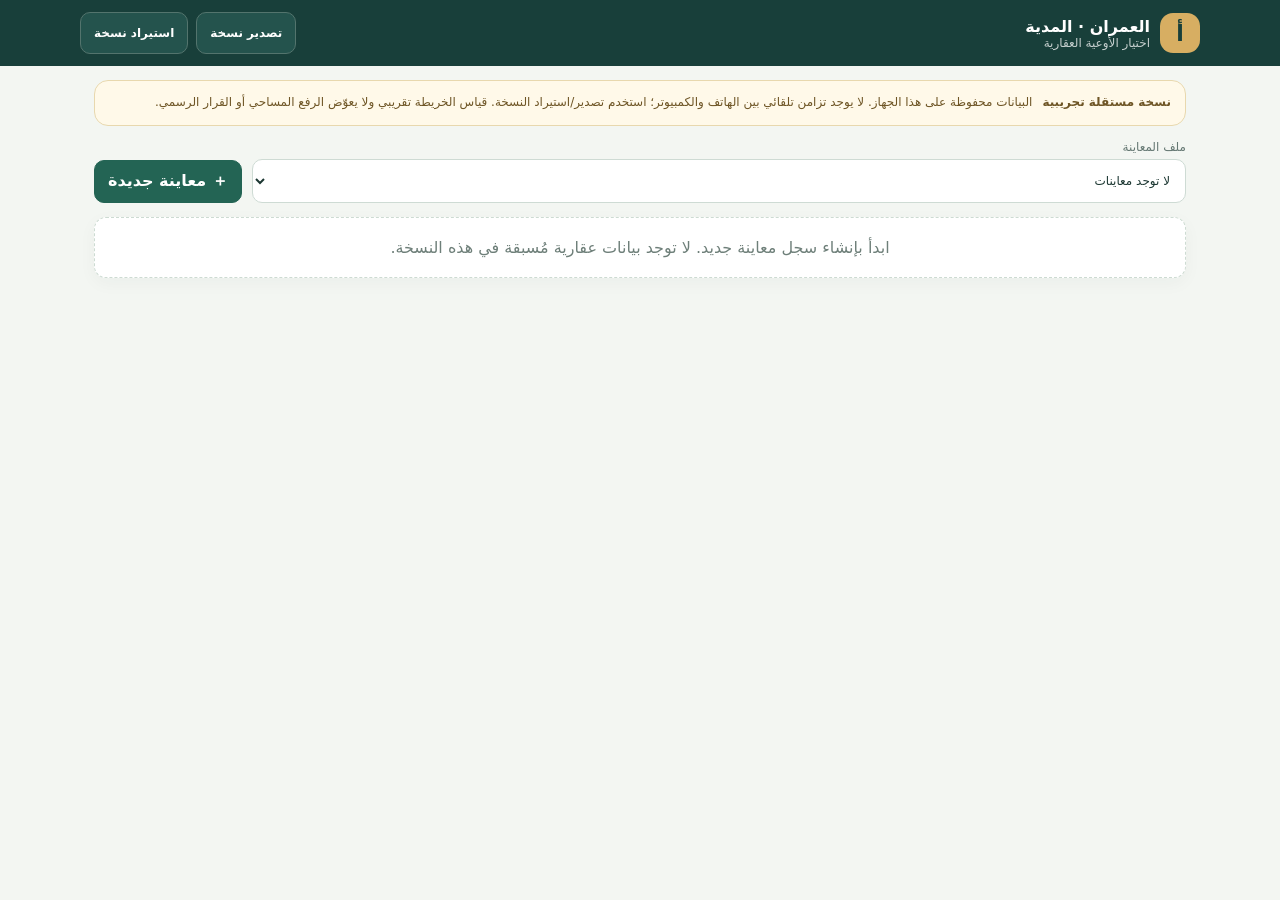
==== www/index.html @ 748d12cb "Build parcel selection app for Android and desktop web" ====
<!doctype html>
<html lang="ar" dir="rtl">
<head>
  <meta charset="utf-8"><meta name="viewport" content="width=device-width,initial-scale=1,viewport-fit=cover">
  <meta name="theme-color" content="#183f3a"><meta name="description" content="سجل ميداني تجريبي لاختيار الأوعية العقارية">
  <link rel="manifest" href="manifest.webmanifest"><link rel="stylesheet" href="style.css">
  <link rel="stylesheet" href="vendor/leaflet/leaflet.css">
  <title>اختيار الأوعية العقارية</title>
</head>
<body>
  <header class="top"><div class="brand"><span class="mark">أ</span><div><b>العمران · المدية</b><small>اختيار الأوعية العقارية</small></div></div><div class="top-actions"><button id="exportBtn" class="quiet">تصدير نسخة</button><button id="importBtn" class="quiet">استيراد نسخة</button><input id="importFile" type="file" accept="application/json,.json" hidden></div></header>
  <main>
    <section class="notice"><b>نسخة مستقلة تجريبية</b><span>البيانات محفوظة على هذا الجهاز. لا يوجد تزامن تلقائي بين الهاتف والكمبيوتر؛ استخدم تصدير/استيراد النسخة. قياس الخريطة تقريبي ولا يعوّض الرفع المساحي أو القرار الرسمي.</span></section>
    <section class="toolbar"><label>ملف المعاينة<select id="caseSelect"></select></label><button id="newCase" class="primary">＋ معاينة جديدة</button></section>
    <section id="caseView"></section>
  </main>
  <dialog id="dialog"></dialog><div id="toast" role="status" aria-live="polite"></div>
  <script src="vendor/leaflet/leaflet.js"></script><script src="app.js"></script>
</body></html>
---- www/style.css ----
*{box-sizing:border-box}html{font-family:system-ui,-apple-system,"Segoe UI",Arial,sans-serif;color:#17302c;background:#f3f6f2}body{margin:0}button,input,select,textarea{font:inherit}button{cursor:pointer}.top{position:sticky;top:0;z-index:5;background:#183f3a;color:#fff;padding:12px max(16px,calc((100vw - 1120px)/2));display:flex;align-items:center;justify-content:space-between;gap:10px}.brand{display:flex;align-items:center;gap:10px}.brand b,.brand small{display:block}.brand small{font-size:12px;opacity:.75}.mark{display:grid;place-items:center;width:40px;height:40px;border-radius:13px;background:#d7ae62;color:#183f3a;font-size:22px;font-weight:800}.top-actions{display:flex;gap:8px}.quiet,.primary,.secondary,.danger{border:1px solid #cedbd4;border-radius:10px;padding:10px 13px;background:white;color:#183f3a;font-weight:700;min-height:42px}.top .quiet{border-color:#53746d;background:#24534d;color:#fff;font-size:12px}.primary{background:#236454;border-color:#236454;color:white}.danger{background:#fff3ef;color:#9b3828;border-color:#ecc5b9}main{max-width:1120px;padding:14px;margin:auto}.notice{display:flex;gap:10px;align-items:flex-start;padding:12px 14px;border:1px solid #e8d8ae;border-radius:14px;background:#fff9e9;color:#6e5525;font-size:12px;line-height:1.65}.notice b{white-space:nowrap}.toolbar{display:flex;gap:10px;align-items:end;margin:14px 0}.toolbar label{flex:1;display:grid;gap:5px;color:#657873;font-size:12px}.toolbar select,.field input,.field select,.field textarea{width:100%;border:1px solid #cedbd4;border-radius:10px;background:#fff;color:#1c3732;min-height:44px;padding:9px 11px}.card{background:#fff;border:1px solid #dce5df;border-radius:16px;padding:16px;margin-bottom:13px;box-shadow:0 5px 18px #17302c0a}.case-head{display:flex;justify-content:space-between;gap:12px;align-items:start}.eyebrow{font-size:11px;color:#73847f;margin:0 0 5px}.case-head h1{font-size:22px;margin:0}.muted{color:#647671;font-size:13px;line-height:1.7}.stats{display:flex;gap:8px;margin-top:14px}.stat{background:#eef4ef;border-radius:12px;padding:9px 13px;min-width:90px}.stat b,.stat span{display:block}.stat b{font-size:19px}.stat span{font-size:11px;color:#688078}.section-title{display:flex;justify-content:space-between;align-items:end;gap:10px;margin-bottom:10px}.section-title h2{font-size:17px;margin:0}.grid{display:grid;grid-template-columns:repeat(auto-fit,minmax(min(100%,300px),1fr));gap:12px}.parcel{border:1px solid #dce5df;border-radius:15px;padding:14px;background:#fff}.parcel.selected{border-color:#6ca486;box-shadow:inset 0 3px #41805d}.parcel h3{margin:8px 0}.badge{display:inline-block;padding:5px 8px;border-radius:20px;background:#eef4ef;color:#456a59;font-size:11px}.badge.pending{background:#fff3da;color:#7b5b21}.details{display:grid;gap:8px;margin:10px 0}.details div{border-top:1px solid #edf1ee;padding-top:7px}.details small{display:block;color:#73847f}.details p{margin:3px 0;font-size:13px;line-height:1.5}.parcel-photo{width:100%;height:190px;object-fit:contain;border-radius:10px;background:#eef2ef}.actions{display:flex;flex-wrap:wrap;gap:7px;margin-top:10px}.actions button{font-size:12px}.subsection{margin-top:14px}.item{border:1px solid #e3e9e5;border-radius:12px;padding:12px;margin:8px 0}.item small{color:#71827c}.source-img{max-width:100%;max-height:260px;display:block;margin-top:8px;border-radius:9px}.mapbox{display:flex;gap:8px;flex-wrap:wrap;margin:8px 0}.mapbox .secondary{font-size:12px}.measure{border-radius:10px;background:#eef4ef;padding:10px;font-weight:700;color:#286149}.field{display:grid;gap:5px;margin:9px 0;font-size:13px;font-weight:650}.field textarea{min-height:75px;resize:vertical}.field small{font-weight:400;color:#71827c}.formrow{display:grid;grid-template-columns:1fr 1fr;gap:10px}.dialog{border:0;border-radius:18px;padding:0;width:min(680px,calc(100vw - 22px));max-height:92dvh;box-shadow:0 20px 80px #0005}.dialog::backdrop{background:#101b19aa}.dialog-inner{padding:18px;overflow:auto;max-height:92dvh}.dialog-head{display:flex;justify-content:space-between;align-items:start;gap:10px}.dialog-head h2{font-size:19px;margin:0}.close{border:1px solid #d5ded9;border-radius:9px;background:white;width:42px;height:42px;font-size:20px}.dialog-actions{display:flex;justify-content:end;gap:8px;margin-top:14px;padding-top:12px;border-top:1px solid #e6ece8}.map{height:min(55vh,520px);min-height:280px;border-radius:12px;border:1px solid #cbd9d1}.help{font-size:12px;line-height:1.6;color:#63756f}.warn{padding:10px;background:#fff8e8;border-radius:10px;color:#745927;font-size:12px;line-height:1.6}#toast{position:fixed;bottom:16px;left:16px;z-index:10;background:#183f3a;color:white;border-radius:10px;padding:11px 15px;opacity:0;pointer-events:none;transition:opacity .2s}#toast.show{opacity:1}.empty{padding:20px;color:#6e7f79;border:1px dashed #cddbd2;border-radius:12px;text-align:center}.opinion{border-inline-start:4px solid #6c9b7e}.decision{border-inline-start:4px solid #cfaa60}.footer{font-size:11px;color:#70817b;text-align:center;padding:15px}.hidden{display:none!important}@media(max-width:560px){main{padding:10px}.top{padding:10px}.top-actions{gap:5px}.top .quiet{padding:8px;font-size:10px}.toolbar{align-items:stretch}.toolbar .primary{max-width:135px;font-size:11px;padding:8px}.case-head{display:block}.case-head .badge{margin-top:8px}.stats{justify-content:space-between}.stat{flex:1;min-width:0;padding:8px;text-align:center}.formrow{grid-template-columns:1fr}.dialog-inner{padding:14px}.map{height:48vh;min-height:250px}.notice{display:block}.notice b{display:block;margin-bottom:3px}}
---- www/vendor/leaflet/leaflet.css ----
/* required styles */

.leaflet-pane,
.leaflet-tile,
.leaflet-marker-icon,
.leaflet-marker-shadow,
.leaflet-tile-container,
.leaflet-pane > svg,
.leaflet-pane > canvas,
.leaflet-zoom-box,
.leaflet-image-layer,
.leaflet-layer {
	position: absolute;
	left: 0;
	top: 0;
	}
.leaflet-container {
	overflow: hidden;
	}
.leaflet-tile,
.leaflet-marker-icon,
.leaflet-marker-shadow {
	-webkit-user-select: none;
	   -moz-user-select: none;
	        user-select: none;
	  -webkit-user-drag: none;
	}
/* Prevents IE11 from highlighting tiles in blue */
.leaflet-tile::selection {
	background: transparent;
}
/* Safari renders non-retina tile on retina better with this, but Chrome is worse */
.leaflet-safari .leaflet-tile {
	image-rendering: -webkit-optimize-contrast;
	}
/* hack that prevents hw layers "stretching" when loading new tiles */
.leaflet-safari .leaflet-tile-container {
	width: 1600px;
	height: 1600px;
	-webkit-transform-origin: 0 0;
	}
.leaflet-marker-icon,
.leaflet-marker-shadow {
	display: block;
	}
/* .leaflet-container svg: reset svg max-width decleration shipped in Joomla! (joomla.org) 3.x */
/* .leaflet-container img: map is broken in FF if you have max-width: 100% on tiles */
.leaflet-container .leaflet-overlay-pane svg {
	max-width: none !important;
	max-height: none !important;
	}
.leaflet-container .leaflet-marker-pane img,
.leaflet-container .leaflet-shadow-pane img,
.leaflet-container .leaflet-tile-pane img,
.leaflet-container img.leaflet-image-layer,
.leaflet-container .leaflet-tile {
	max-width: none !important;
	max-height: none !important;
	width: auto;
	padding: 0;
	}

.leaflet-container img.leaflet-tile {
	/* See: https://bugs.chromium.org/p/chromium/issues/detail?id=600120 */
	mix-blend-mode: plus-lighter;
}

.leaflet-container.leaflet-touch-zoom {
	-ms-touch-action: pan-x pan-y;
	touch-action: pan-x pan-y;
	}
.leaflet-container.leaflet-touch-drag {
	-ms-touch-action: pinch-zoom;
	/* Fallback for FF which doesn't support pinch-zoom */
	touch-action: none;
	touch-action: pinch-zoom;
}
.leaflet-container.leaflet-touch-drag.leaflet-touch-zoom {
	-ms-touch-action: none;
	touch-action: none;
}
.leaflet-container {
	-webkit-tap-highlight-color: transparent;
}
.leaflet-container a {
	-webkit-tap-highlight-color: rgba(51, 181, 229, 0.4);
}
.leaflet-tile {
	filter: inherit;
	visibility: hidden;
	}
.leaflet-tile-loaded {
	visibility: inherit;
	}
.leaflet-zoom-box {
	width: 0;
	height: 0;
	-moz-box-sizing: border-box;
	     box-sizing: border-box;
	z-index: 800;
	}
/* workaround for https://bugzilla.mozilla.org/show_bug.cgi?id=888319 */
.leaflet-overlay-pane svg {
	-moz-user-select: none;
	}

.leaflet-pane         { z-index: 400; }

.leaflet-tile-pane    { z-index: 200; }
.leaflet-overlay-pane { z-index: 400; }
.leaflet-shadow-pane  { z-index: 500; }
.leaflet-marker-pane  { z-index: 600; }
.leaflet-tooltip-pane   { z-index: 650; }
.leaflet-popup-pane   { z-index: 700; }

.leaflet-map-pane canvas { z-index: 100; }
.leaflet-map-pane svg    { z-index: 200; }

.leaflet-vml-shape {
	width: 1px;
	height: 1px;
	}
.lvml {
	behavior: url(#default#VML);
	display: inline-block;
	position: absolute;
	}


/* control positioning */

.leaflet-control {
	position: relative;
	z-index: 800;
	pointer-events: visiblePainted; /* IE 9-10 doesn't have auto */
	pointer-events: auto;
	}
.leaflet-top,
.leaflet-bottom {
	position: absolute;
	z-index: 1000;
	pointer-events: none;
	}
.leaflet-top {
	top: 0;
	}
.leaflet-right {
	right: 0;
	}
.leaflet-bottom {
	bottom: 0;
	}
.leaflet-left {
	left: 0;
	}
.leaflet-control {
	float: left;
	clear: both;
	}
.leaflet-right .leaflet-control {
	float: right;
	}
.leaflet-top .leaflet-control {
	margin-top: 10px;
	}
.leaflet-bottom .leaflet-control {
	margin-bottom: 10px;
	}
.leaflet-left .leaflet-control {
	margin-left: 10px;
	}
.leaflet-right .leaflet-control {
	margin-right: 10px;
	}


/* zoom and fade animations */

.leaflet-fade-anim .leaflet-popup {
	opacity: 0;
	-webkit-transition: opacity 0.2s linear;
	   -moz-transition: opacity 0.2s linear;
	        transition: opacity 0.2s linear;
	}
.leaflet-fade-anim .leaflet-map-pane .leaflet-popup {
	opacity: 1;
	}
.leaflet-zoom-animated {
	-webkit-transform-origin: 0 0;
	    -ms-transform-origin: 0 0;
	        transform-origin: 0 0;
	}
svg.leaflet-zoom-animated {
	will-change: transform;
}

.leaflet-zoom-anim .leaflet-zoom-animated {
	-webkit-transition: -webkit-transform 0.25s cubic-bezier(0,0,0.25,1);
	   -moz-transition:    -moz-transform 0.25s cubic-bezier(0,0,0.25,1);
	        transition:         transform 0.25s cubic-bezier(0,0,0.25,1);
	}
.leaflet-zoom-anim .leaflet-tile,
.leaflet-pan-anim .leaflet-tile {
	-webkit-transition: none;
	   -moz-transition: none;
	        transition: none;
	}

.leaflet-zoom-anim .leaflet-zoom-hide {
	visibility: hidden;
	}


/* cursors */

.leaflet-interactive {
	cursor: pointer;
	}
.leaflet-grab {
	cursor: -webkit-grab;
	cursor:    -moz-grab;
	cursor:         grab;
	}
.leaflet-crosshair,
.leaflet-crosshair .leaflet-interactive {
	cursor: crosshair;
	}
.leaflet-popup-pane,
.leaflet-control {
	cursor: auto;
	}
.leaflet-dragging .leaflet-grab,
.leaflet-dragging .leaflet-grab .leaflet-interactive,
.leaflet-dragging .leaflet-marker-draggable {
	cursor: move;
	cursor: -webkit-grabbing;
	cursor:    -moz-grabbing;
	cursor:         grabbing;
	}

/* marker & overlays interactivity */
.leaflet-marker-icon,
.leaflet-marker-shadow,
.leaflet-image-layer,
.leaflet-pane > svg path,
.leaflet-tile-container {
	pointer-events: none;
	}

.leaflet-marker-icon.leaflet-interactive,
.leaflet-image-layer.leaflet-interactive,
.leaflet-pane > svg path.leaflet-interactive,
svg.leaflet-image-layer.leaflet-interactive path {
	pointer-events: visiblePainted; /* IE 9-10 doesn't have auto */
	pointer-events: auto;
	}

/* visual tweaks */

.leaflet-container {
	background: #ddd;
	outline-offset: 1px;
	}
.leaflet-container a {
	color: #0078A8;
	}
.leaflet-zoom-box {
	border: 2px dotted #38f;
	background: rgba(255,255,255,0.5);
	}


/* general typography */
.leaflet-container {
	font-family: "Helvetica Neue", Arial, Helvetica, sans-serif;
	font-size: 12px;
	font-size: 0.75rem;
	line-height: 1.5;
	}


/* general toolbar styles */

.leaflet-bar {
	box-shadow: 0 1px 5px rgba(0,0,0,0.65);
	border-radius: 4px;
	}
.leaflet-bar a {
	background-color: #fff;
	border-bottom: 1px solid #ccc;
	width: 26px;
	height: 26px;
	line-height: 26px;
	display: block;
	text-align: center;
	text-decoration: none;
	color: black;
	}
.leaflet-bar a,
.leaflet-control-layers-toggle {
	background-position: 50% 50%;
	background-repeat: no-repeat;
	display: block;
	}
.leaflet-bar a:hover,
.leaflet-bar a:focus {
	background-color: #f4f4f4;
	}
.leaflet-bar a:first-child {
	border-top-left-radius: 4px;
	border-top-right-radius: 4px;
	}
.leaflet-bar a:last-child {
	border-bottom-left-radius: 4px;
	border-bottom-right-radius: 4px;
	border-bottom: none;
	}
.leaflet-bar a.leaflet-disabled {
	cursor: default;
	background-color: #f4f4f4;
	color: #bbb;
	}

.leaflet-touch .leaflet-bar a {
	width: 30px;
	height: 30px;
	line-height: 30px;
	}
.leaflet-touch .leaflet-bar a:first-child {
	border-top-left-radius: 2px;
	border-top-right-radius: 2px;
	}
.leaflet-touch .leaflet-bar a:last-child {
	border-bottom-left-radius: 2px;
	border-bottom-right-radius: 2px;
	}

/* zoom control */

.leaflet-control-zoom-in,
.leaflet-control-zoom-out {
	font: bold 18px 'Lucida Console', Monaco, monospace;
	text-indent: 1px;
	}

.leaflet-touch .leaflet-control-zoom-in, .leaflet-touch .leaflet-control-zoom-out  {
	font-size: 22px;
	}


/* layers control */

.leaflet-control-layers {
	box-shadow: 0 1px 5px rgba(0,0,0,0.4);
	background: #fff;
	border-radius: 5px;
	}
.leaflet-control-layers-toggle {
	background-image: url(images/layers.png);
	width: 36px;
	height: 36px;
	}
.leaflet-retina .leaflet-control-layers-toggle {
	background-image: url(images/layers-2x.png);
	background-size: 26px 26px;
	}
.leaflet-touch .leaflet-control-layers-toggle {
	width: 44px;
	height: 44px;
	}
.leaflet-control-layers .leaflet-control-layers-list,
.leaflet-control-layers-expanded .leaflet-control-layers-toggle {
	display: none;
	}
.leaflet-control-layers-expanded .leaflet-control-layers-list {
	display: block;
	position: relative;
	}
.leaflet-control-layers-expanded {
	padding: 6px 10px 6px 6px;
	color: #333;
	background: #fff;
	}
.leaflet-control-layers-scrollbar {
	overflow-y: scroll;
	overflow-x: hidden;
	padding-right: 5px;
	}
.leaflet-control-layers-selector {
	margin-top: 2px;
	position: relative;
	top: 1px;
	}
.leaflet-control-layers label {
	display: block;
	font-size: 13px;
	font-size: 1.08333em;
	}
.leaflet-control-layers-separator {
	height: 0;
	border-top: 1px solid #ddd;
	margin: 5px -10px 5px -6px;
	}

/* Default icon URLs */
.leaflet-default-icon-path { /* used only in path-guessing heuristic, see L.Icon.Default */
	background-image: url(images/marker-icon.png);
	}


/* attribution and scale controls */

.leaflet-container .leaflet-control-attribution {
	background: #fff;
	background: rgba(255, 255, 255, 0.8);
	margin: 0;
	}
.leaflet-control-attribution,
.leaflet-control-scale-line {
	padding: 0 5px;
	color: #333;
	line-height: 1.4;
	}
.leaflet-control-attribution a {
	text-decoration: none;
	}
.leaflet-control-attribution a:hover,
.leaflet-control-attribution a:focus {
	text-decoration: underline;
	}
.leaflet-attribution-flag {
	display: inline !important;
	vertical-align: baseline !important;
	width: 1em;
	height: 0.6669em;
	}
.leaflet-left .leaflet-control-scale {
	margin-left: 5px;
	}
.leaflet-bottom .leaflet-control-scale {
	margin-bottom: 5px;
	}
.leaflet-control-scale-line {
	border: 2px solid #777;
	border-top: none;
	line-height: 1.1;
	padding: 2px 5px 1px;
	white-space: nowrap;
	-moz-box-sizing: border-box;
	     box-sizing: border-box;
	background: rgba(255, 255, 255, 0.8);
	text-shadow: 1px 1px #fff;
	}
.leaflet-control-scale-line:not(:first-child) {
	border-top: 2px solid #777;
	border-bottom: none;
	margin-top: -2px;
	}
.leaflet-control-scale-line:not(:first-child):not(:last-child) {
	border-bottom: 2px solid #777;
	}

.leaflet-touch .leaflet-control-attribution,
.leaflet-touch .leaflet-control-layers,
.leaflet-touch .leaflet-bar {
	box-shadow: none;
	}
.leaflet-touch .leaflet-control-layers,
.leaflet-touch .leaflet-bar {
	border: 2px solid rgba(0,0,0,0.2);
	background-clip: padding-box;
	}


/* popup */

.leaflet-popup {
	position: absolute;
	text-align: center;
	margin-bottom: 20px;
	}
.leaflet-popup-content-wrapper {
	padding: 1px;
	text-align: left;
	border-radius: 12px;
	}
.leaflet-popup-content {
	margin: 13px 24px 13px 20px;
	line-height: 1.3;
	font-size: 13px;
	font-size: 1.08333em;
	min-height: 1px;
	}
.leaflet-popup-content p {
	margin: 17px 0;
	margin: 1.3em 0;
	}
.leaflet-popup-tip-container {
	width: 40px;
	height: 20px;
	position: absolute;
	left: 50%;
	margin-top: -1px;
	margin-left: -20px;
	overflow: hidden;
	pointer-events: none;
	}
.leaflet-popup-tip {
	width: 17px;
	height: 17px;
	padding: 1px;

	margin: -10px auto 0;
	pointer-events: auto;

	-webkit-transform: rotate(45deg);
	   -moz-transform: rotate(45deg);
	    -ms-transform: rotate(45deg);
	        transform: rotate(45deg);
	}
.leaflet-popup-content-wrapper,
.leaflet-popup-tip {
	background: white;
	color: #333;
	box-shadow: 0 3px 14px rgba(0,0,0,0.4);
	}
.leaflet-container a.leaflet-popup-close-button {
	position: absolute;
	top: 0;
	right: 0;
	border: none;
	text-align: center;
	width: 24px;
	height: 24px;
	font: 16px/24px Tahoma, Verdana, sans-serif;
	color: #757575;
	text-decoration: none;
	background: transparent;
	}
.leaflet-container a.leaflet-popup-close-button:hover,
.leaflet-container a.leaflet-popup-close-button:focus {
	color: #585858;
	}
.leaflet-popup-scrolled {
	overflow: auto;
	}

.leaflet-oldie .leaflet-popup-content-wrapper {
	-ms-zoom: 1;
	}
.leaflet-oldie .leaflet-popup-tip {
	width: 24px;
	margin: 0 auto;

	-ms-filter: "progid:DXImageTransform.Microsoft.Matrix(M11=0.70710678, M12=0.70710678, M21=-0.70710678, M22=0.70710678)";
	filter: progid:DXImageTransform.Microsoft.Matrix(M11=0.70710678, M12=0.70710678, M21=-0.70710678, M22=0.70710678);
	}

.leaflet-oldie .leaflet-control-zoom,
.leaflet-oldie .leaflet-control-layers,
.leaflet-oldie .leaflet-popup-content-wrapper,
.leaflet-oldie .leaflet-popup-tip {
	border: 1px solid #999;
	}


/* div icon */

.leaflet-div-icon {
	background: #fff;
	border: 1px solid #666;
	}


/* Tooltip */
/* Base styles for the element that has a tooltip */
.leaflet-tooltip {
	position: absolute;
	padding: 6px;
	background-color: #fff;
	border: 1px solid #fff;
	border-radius: 3px;
	color: #222;
	white-space: nowrap;
	-webkit-user-select: none;
	-moz-user-select: none;
	-ms-user-select: none;
	user-select: none;
	pointer-events: none;
	box-shadow: 0 1px 3px rgba(0,0,0,0.4);
	}
.leaflet-tooltip.leaflet-interactive {
	cursor: pointer;
	pointer-events: auto;
	}
.leaflet-tooltip-top:before,
.leaflet-tooltip-bottom:before,
.leaflet-tooltip-left:before,
.leaflet-tooltip-right:before {
	position: absolute;
	pointer-events: none;
	border: 6px solid transparent;
	background: transparent;
	content: "";
	}

/* Directions */

.leaflet-tooltip-bottom {
	margin-top: 6px;
}
.leaflet-tooltip-top {
	margin-top: -6px;
}
.leaflet-tooltip-bottom:before,
.leaflet-tooltip-top:before {
	left: 50%;
	margin-left: -6px;
	}
.leaflet-tooltip-top:before {
	bottom: 0;
	margin-bottom: -12px;
	border-top-color: #fff;
	}
.leaflet-tooltip-bottom:before {
	top: 0;
	margin-top: -12px;
	margin-left: -6px;
	border-bottom-color: #fff;
	}
.leaflet-tooltip-left {
	margin-left: -6px;
}
.leaflet-tooltip-right {
	margin-left: 6px;
}
.leaflet-tooltip-left:before,
.leaflet-tooltip-right:before {
	top: 50%;
	margin-top: -6px;
	}
.leaflet-tooltip-left:before {
	right: 0;
	margin-right: -12px;
	border-left-color: #fff;
	}
.leaflet-tooltip-right:before {
	left: 0;
	margin-left: -12px;
	border-right-color: #fff;
	}

/* Printing */

@media print {
	/* Prevent printers from removing background-images of controls. */
	.leaflet-control {
		-webkit-print-color-adjust: exact;
		print-color-adjust: exact;
		}
	}
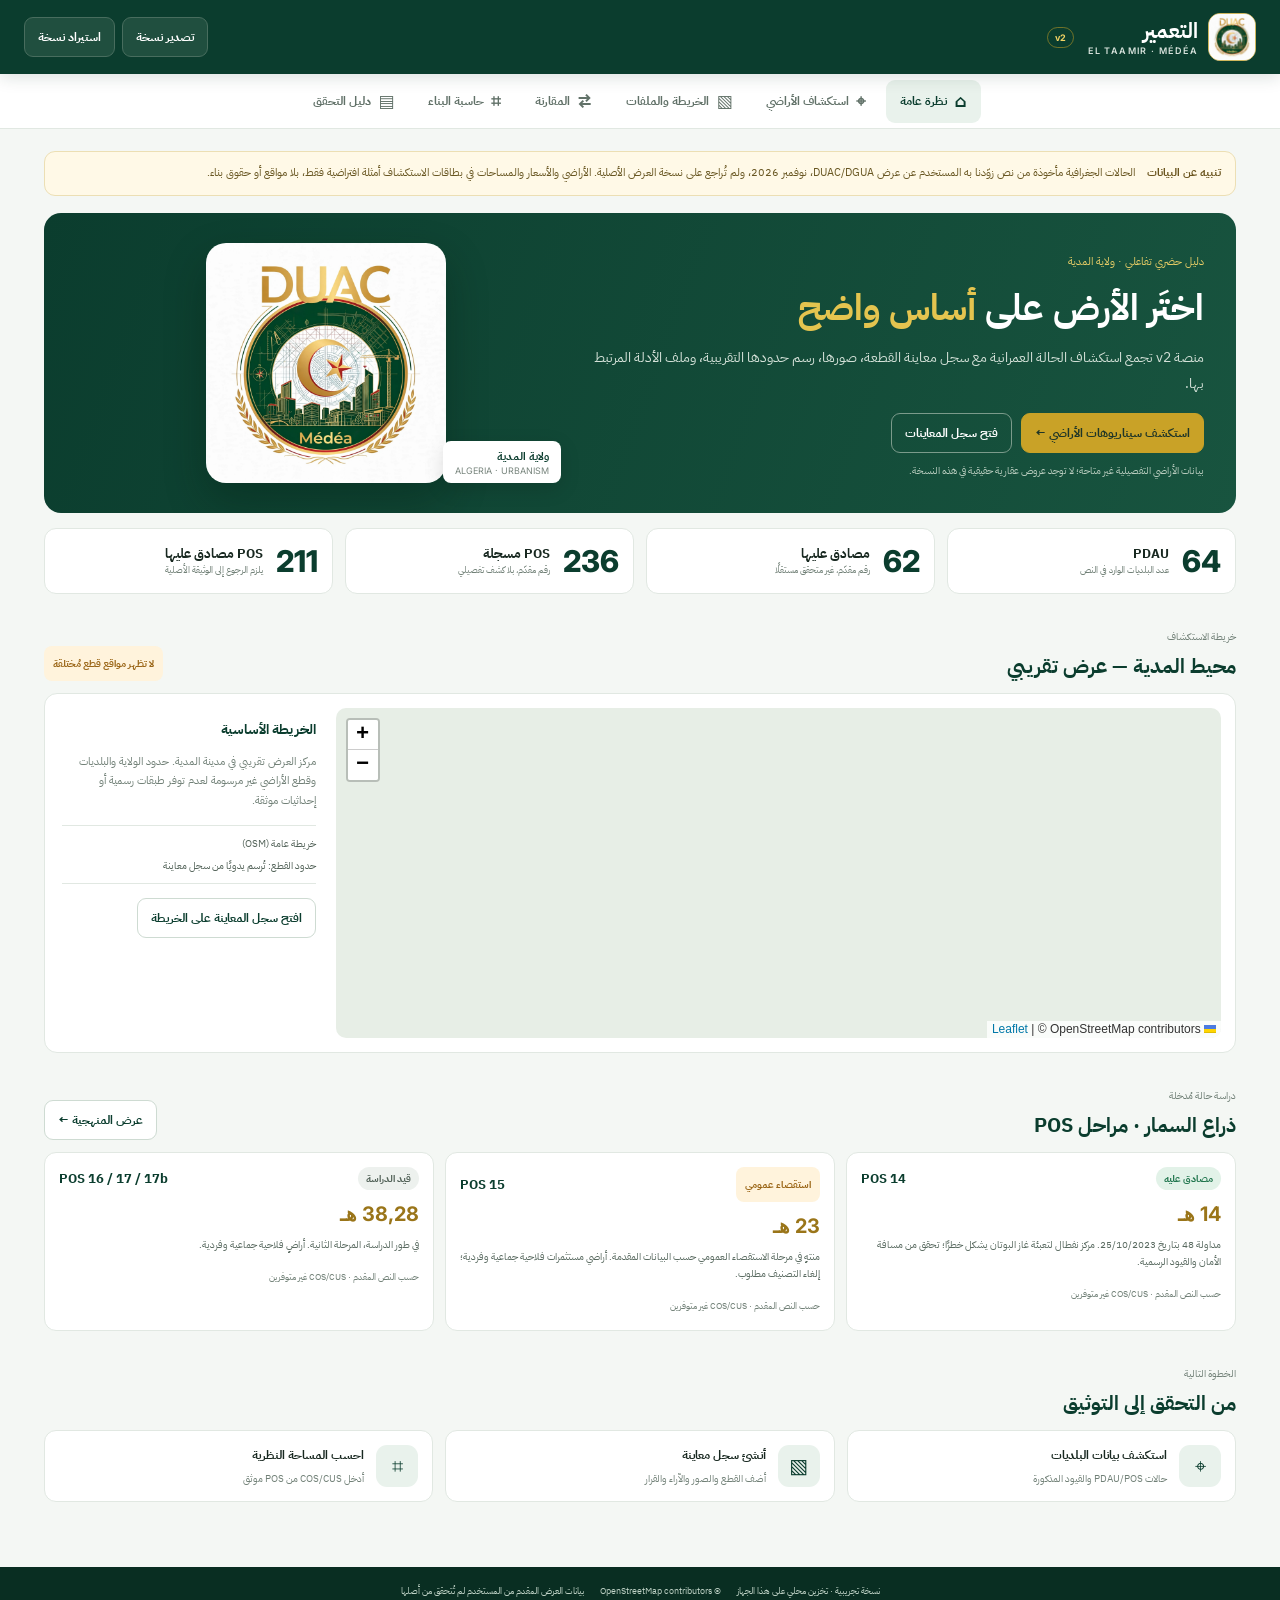
==== commit 49529045: "Publish El Taamir v2 web app" ====
--- a/www/index.html
+++ b/www/index.html
@@ -1,19 +1,10 @@
 <!doctype html>
 <html lang="ar" dir="rtl">
 <head>
-  <meta charset="utf-8"><meta name="viewport" content="width=device-width,initial-scale=1,viewport-fit=cover">
-  <meta name="theme-color" content="#183f3a"><meta name="description" content="سجل ميداني تجريبي لاختيار الأوعية العقارية">
-  <link rel="manifest" href="manifest.webmanifest"><link rel="stylesheet" href="style.css">
-  <link rel="stylesheet" href="vendor/leaflet/leaflet.css">
-  <title>اختيار الأوعية العقارية</title>
+<meta charset="utf-8"><meta name="viewport" content="width=device-width,initial-scale=1,viewport-fit=cover">
+<meta name="theme-color" content="#0b3d2e"><meta name="description" content="التعمير — دليل معلوماتي تفاعلي لولاية المدية، مع سجل معاينات الأراضي ورسم الحدود التقريبي.">
+<link rel="manifest" href="manifest.webmanifest"><link rel="stylesheet" href="vendor/leaflet/leaflet.css"><link rel="stylesheet" href="style.css">
+<title>التعمير · El Taamir · المدية</title>
 </head>
-<body>
-  <header class="top"><div class="brand"><span class="mark">أ</span><div><b>العمران · المدية</b><small>اختيار الأوعية العقارية</small></div></div><div class="top-actions"><button id="exportBtn" class="quiet">تصدير نسخة</button><button id="importBtn" class="quiet">استيراد نسخة</button><input id="importFile" type="file" accept="application/json,.json" hidden></div></header>
-  <main>
-    <section class="notice"><b>نسخة مستقلة تجريبية</b><span>البيانات محفوظة على هذا الجهاز. لا يوجد تزامن تلقائي بين الهاتف والكمبيوتر؛ استخدم تصدير/استيراد النسخة. قياس الخريطة تقريبي ولا يعوّض الرفع المساحي أو القرار الرسمي.</span></section>
-    <section class="toolbar"><label>ملف المعاينة<select id="caseSelect"></select></label><button id="newCase" class="primary">＋ معاينة جديدة</button></section>
-    <section id="caseView"></section>
-  </main>
-  <dialog id="dialog"></dialog><div id="toast" role="status" aria-live="polite"></div>
-  <script src="vendor/leaflet/leaflet.js"></script><script src="app.js"></script>
-</body></html>+<body><div id="app"><div class="loading">يتم فتح سجل المعاينات…</div></div><dialog id="dialog"></dialog><div id="toast" role="status" aria-live="polite"></div>
+<script src="vendor/leaflet/leaflet.js"></script><script src="app.js"></script></body></html>
--- a/www/style.css
+++ b/www/style.css
@@ -1 +1,4 @@
-*{box-sizing:border-box}html{font-family:system-ui,-apple-system,"Segoe UI",Arial,sans-serif;color:#17302c;background:#f3f6f2}body{margin:0}button,input,select,textarea{font:inherit}button{cursor:pointer}.top{position:sticky;top:0;z-index:5;background:#183f3a;color:#fff;padding:12px max(16px,calc((100vw - 1120px)/2));display:flex;align-items:center;justify-content:space-between;gap:10px}.brand{display:flex;align-items:center;gap:10px}.brand b,.brand small{display:block}.brand small{font-size:12px;opacity:.75}.mark{display:grid;place-items:center;width:40px;height:40px;border-radius:13px;background:#d7ae62;color:#183f3a;font-size:22px;font-weight:800}.top-actions{display:flex;gap:8px}.quiet,.primary,.secondary,.danger{border:1px solid #cedbd4;border-radius:10px;padding:10px 13px;background:white;color:#183f3a;font-weight:700;min-height:42px}.top .quiet{border-color:#53746d;background:#24534d;color:#fff;font-size:12px}.primary{background:#236454;border-color:#236454;color:white}.danger{background:#fff3ef;color:#9b3828;border-color:#ecc5b9}main{max-width:1120px;padding:14px;margin:auto}.notice{display:flex;gap:10px;align-items:flex-start;padding:12px 14px;border:1px solid #e8d8ae;border-radius:14px;background:#fff9e9;color:#6e5525;font-size:12px;line-height:1.65}.notice b{white-space:nowrap}.toolbar{display:flex;gap:10px;align-items:end;margin:14px 0}.toolbar label{flex:1;display:grid;gap:5px;color:#657873;font-size:12px}.toolbar select,.field input,.field select,.field textarea{width:100%;border:1px solid #cedbd4;border-radius:10px;background:#fff;color:#1c3732;min-height:44px;padding:9px 11px}.card{background:#fff;border:1px solid #dce5df;border-radius:16px;padding:16px;margin-bottom:13px;box-shadow:0 5px 18px #17302c0a}.case-head{display:flex;justify-content:space-between;gap:12px;align-items:start}.eyebrow{font-size:11px;color:#73847f;margin:0 0 5px}.case-head h1{font-size:22px;margin:0}.muted{color:#647671;font-size:13px;line-height:1.7}.stats{display:flex;gap:8px;margin-top:14px}.stat{background:#eef4ef;border-radius:12px;padding:9px 13px;min-width:90px}.stat b,.stat span{display:block}.stat b{font-size:19px}.stat span{font-size:11px;color:#688078}.section-title{display:flex;justify-content:space-between;align-items:end;gap:10px;margin-bottom:10px}.section-title h2{font-size:17px;margin:0}.grid{display:grid;grid-template-columns:repeat(auto-fit,minmax(min(100%,300px),1fr));gap:12px}.parcel{border:1px solid #dce5df;border-radius:15px;padding:14px;background:#fff}.parcel.selected{border-color:#6ca486;box-shadow:inset 0 3px #41805d}.parcel h3{margin:8px 0}.badge{display:inline-block;padding:5px 8px;border-radius:20px;background:#eef4ef;color:#456a59;font-size:11px}.badge.pending{background:#fff3da;color:#7b5b21}.details{display:grid;gap:8px;margin:10px 0}.details div{border-top:1px solid #edf1ee;padding-top:7px}.details small{display:block;color:#73847f}.details p{margin:3px 0;font-size:13px;line-height:1.5}.parcel-photo{width:100%;height:190px;object-fit:contain;border-radius:10px;background:#eef2ef}.actions{display:flex;flex-wrap:wrap;gap:7px;margin-top:10px}.actions button{font-size:12px}.subsection{margin-top:14px}.item{border:1px solid #e3e9e5;border-radius:12px;padding:12px;margin:8px 0}.item small{color:#71827c}.source-img{max-width:100%;max-height:260px;display:block;margin-top:8px;border-radius:9px}.mapbox{display:flex;gap:8px;flex-wrap:wrap;margin:8px 0}.mapbox .secondary{font-size:12px}.measure{border-radius:10px;background:#eef4ef;padding:10px;font-weight:700;color:#286149}.field{display:grid;gap:5px;margin:9px 0;font-size:13px;font-weight:650}.field textarea{min-height:75px;resize:vertical}.field small{font-weight:400;color:#71827c}.formrow{display:grid;grid-template-columns:1fr 1fr;gap:10px}.dialog{border:0;border-radius:18px;padding:0;width:min(680px,calc(100vw - 22px));max-height:92dvh;box-shadow:0 20px 80px #0005}.dialog::backdrop{background:#101b19aa}.dialog-inner{padding:18px;overflow:auto;max-height:92dvh}.dialog-head{display:flex;justify-content:space-between;align-items:start;gap:10px}.dialog-head h2{font-size:19px;margin:0}.close{border:1px solid #d5ded9;border-radius:9px;background:white;width:42px;height:42px;font-size:20px}.dialog-actions{display:flex;justify-content:end;gap:8px;margin-top:14px;padding-top:12px;border-top:1px solid #e6ece8}.map{height:min(55vh,520px);min-height:280px;border-radius:12px;border:1px solid #cbd9d1}.help{font-size:12px;line-height:1.6;color:#63756f}.warn{padding:10px;background:#fff8e8;border-radius:10px;color:#745927;font-size:12px;line-height:1.6}#toast{position:fixed;bottom:16px;left:16px;z-index:10;background:#183f3a;color:white;border-radius:10px;padding:11px 15px;opacity:0;pointer-events:none;transition:opacity .2s}#toast.show{opacity:1}.empty{padding:20px;color:#6e7f79;border:1px dashed #cddbd2;border-radius:12px;text-align:center}.opinion{border-inline-start:4px solid #6c9b7e}.decision{border-inline-start:4px solid #cfaa60}.footer{font-size:11px;color:#70817b;text-align:center;padding:15px}.hidden{display:none!important}@media(max-width:560px){main{padding:10px}.top{padding:10px}.top-actions{gap:5px}.top .quiet{padding:8px;font-size:10px}.toolbar{align-items:stretch}.toolbar .primary{max-width:135px;font-size:11px;padding:8px}.case-head{display:block}.case-head .badge{margin-top:8px}.stats{justify-content:space-between}.stat{flex:1;min-width:0;padding:8px;text-align:center}.formrow{grid-template-columns:1fr}.dialog-inner{padding:14px}.map{height:48vh;min-height:250px}.notice{display:block}.notice b{display:block;margin-bottom:3px}}+@import url('https://fonts.googleapis.com/css2?family=IBM+Plex+Sans+Arabic:wght@400;500;600;700&family=Inter:wght@400;500;600;700;800&display=swap');
+:root{--forest:#0b3d2e;--forest2:#145741;--gold:#c9a227;--ink:#182820;--muted:#718077;--paper:#fff;--canvas:#f4f7f4;--line:#e1e8e2;--mint:#e9f2ec;--red:#a9423f;--redbg:#ffefed;--amber:#9a6516;--amberbg:#fff3dc;--arabic:'IBM Plex Sans Arabic',system-ui,sans-serif}*{box-sizing:border-box}html{font-family:var(--arabic);color:var(--ink);background:var(--canvas)}body{margin:0}button,input,select,textarea{font:inherit}button{cursor:pointer;color:inherit}button:focus-visible,input:focus-visible,select:focus-visible,textarea:focus-visible{outline:3px solid #d7bc53;outline-offset:2px}.loading{padding:50px;text-align:center;color:var(--muted)}.topbar{position:sticky;top:0;z-index:8;height:74px;padding:8px max(calc((100vw - 1240px)/2),24px);display:flex;align-items:center;justify-content:space-between;gap:12px;background:var(--forest);color:#fff;box-shadow:0 3px 16px #0b2f2126}.brand{display:flex;align-items:center;gap:10px}.brand img{width:48px;height:48px;object-fit:cover;object-position:top center;background:#fff;border-radius:12px;border:1px solid #d0b75d}.brand strong{display:block;font-size:21px;line-height:1.25}.brand small{display:block;color:#d7e2db;font:600 9px Inter,sans-serif;letter-spacing:1.4px}.v2{font:700 9px Inter,sans-serif;color:#f4d565;border:1px solid #c9a22788;border-radius:20px;padding:4px 7px;margin-inline-start:4px}.top-actions{display:flex;gap:7px}.quiet,.primary,.secondary{border:1px solid #cedbd2;border-radius:9px;padding:9px 13px;background:#fff;color:var(--forest);font-size:12px;font-weight:700;min-height:40px}.topbar .quiet{border-color:#486d5e;background:#204f3f;color:#fff}.primary{background:var(--gold);border-color:var(--gold);color:#1e3528}.primary:hover{background:#e0be42}.secondary{background:#fff;color:var(--forest)}.secondary:hover,.quiet:hover{border-color:#8eaa98;background:#f6faf7}.nav{height:55px;background:#fff;border-bottom:1px solid var(--line);display:flex;align-items:center;justify-content:center;gap:6px;position:sticky;top:74px;z-index:7}.nav button{display:flex;align-items:center;gap:7px;border:0;background:transparent;border-radius:9px;padding:9px 14px;color:#617168;font-size:12px;font-weight:700}.nav button span{font-size:17px}.nav button.active{background:var(--mint);color:var(--forest)}main{max-width:1240px;padding:22px 24px 65px;margin:auto}.source-banner{display:flex;gap:12px;align-items:flex-start;padding:12px 14px;margin:0 0 17px;border:1px solid #ecdfb4;border-radius:11px;background:#fff9e7;color:#685621;font-size:11px;line-height:1.7}.source-banner b{white-space:nowrap;color:#69531c}.hero{display:grid;grid-template-columns:1.1fr .9fr;gap:18px;align-items:center;overflow:hidden;min-height:300px;border-radius:17px;padding:28px 32px;background:linear-gradient(110deg,#0b3d2e,#18543f);color:#fff;position:relative}.hero h1{font-size:36px;line-height:1.3;margin:13px 0 7px}.hero h1 em{color:#e4c44f;font-style:normal}.hero p{max-width:610px;color:#d4e1d8;font-size:14px;line-height:1.8}.hero>div:first-child>small{display:block;color:#b8ccbe;font-size:10px;margin-top:10px}.hero-actions{display:flex;gap:9px;flex-wrap:wrap;margin-top:17px}.hero .secondary{background:transparent;color:white;border-color:#7b9b8b}.eyebrow{font-size:11px;color:#a9bfaf}.eyebrow.gold{color:#e6cc66}.hero-logo{height:240px;display:grid;place-items:center;position:relative}.hero-logo img{width:240px;height:240px;object-fit:cover;object-position:top center;border-radius:20px;box-shadow:0 18px 42px #001a1055}.stamp{position:absolute;bottom:0;right:3%;background:#fff;color:var(--forest);padding:7px 12px;border-radius:8px;font-weight:700;font-size:11px;box-shadow:0 6px 20px #0002}.stamp small{display:block;color:#78857d;font:9px Inter,sans-serif}.stats-grid{display:grid;grid-template-columns:repeat(4,1fr);gap:12px;margin:15px 0 24px}.stat{display:grid;grid-template-columns:auto 1fr;align-items:center;gap:0 13px;padding:14px;background:#fff;border:1px solid var(--line);border-radius:12px}.stat b{grid-row:span 2;font:800 30px Inter,sans-serif;color:var(--forest)}.stat span{font-size:13px;font-weight:700}.stat small{font-size:9px;color:var(--muted);line-height:1.5}.section-head{display:flex;align-items:end;justify-content:space-between;gap:12px;margin:29px 0 12px}.section-head small{color:var(--muted);font-size:10px}.section-head h2{font-size:20px;margin:4px 0 0;color:var(--forest)}.section-head>button{white-space:nowrap}.pill{display:inline-flex;align-items:center;border-radius:30px;padding:4px 8px;background:#edf1ee;color:#526258;font-size:10px;font-weight:700;white-space:nowrap}.pill.gold{background:#f8edc8;color:#775d11}.pill.good{background:#e2f2e8;color:#21764e}.pill.bad{background:var(--redbg);color:var(--red)}.pill.warn{background:var(--amberbg);color:var(--amber)}.map-card{display:grid;grid-template-columns:1fr 260px;gap:17px;padding:14px;background:#fff;border:1px solid var(--line);border-radius:13px}.overview-map{height:330px;border-radius:10px;overflow:hidden;background:#e7eee6}.map-card aside{padding:9px 3px}.map-card aside b{color:var(--forest);font-size:14px}.map-card aside p{font-size:11px;line-height:1.8;color:var(--muted)}.map-legend{border-top:1px solid var(--line);border-bottom:1px solid var(--line);padding:10px 0;margin:14px 0;display:grid;gap:7px;font-size:10px;color:#526258}.pos-strip{display:grid;grid-template-columns:repeat(3,1fr);gap:11px}.pos-strip article,.pos-card{background:#fff;border:1px solid var(--line);border-radius:12px;padding:14px}.pos-strip article>div{display:flex;align-items:center;justify-content:space-between;gap:5px}.pos-name{font-weight:800;color:var(--forest);font-size:13px}.pos-strip article>b{display:block;font:700 20px Inter,sans-serif;color:#9a7519;margin:12px 0 4px}.pos-strip p,.pos-card p{font-size:10px;line-height:1.7;color:#596a60}.pos-strip small,.pos-card>small{font-size:9px;color:var(--muted)}.quick-grid{display:grid;grid-template-columns:repeat(3,1fr);gap:12px}.quick{display:grid;grid-template-columns:44px 1fr;gap:5px 10px;align-items:center;text-align:right;background:white;border:1px solid var(--line);border-radius:12px;padding:14px}.quick>span{grid-row:span 2;display:grid;place-items:center;width:42px;height:42px;background:var(--mint);border-radius:11px;color:var(--forest);font-size:20px}.quick b{font-size:12px}.quick small{font-size:10px;color:var(--muted)}.page-title{margin:5px 0 17px}.page-title h1{font-size:29px;color:var(--forest);margin:9px 0 4px}.page-title p{max-width:890px;font-size:12px;line-height:1.8;color:var(--muted);margin:0}.filters{display:flex;gap:8px;align-items:center;flex-wrap:wrap;background:#fff;border:1px solid var(--line);border-radius:11px;padding:10px;margin:14px 0}.filters input,.filters select,.record-toolbar select{height:40px;border:1px solid #d7e1da;border-radius:8px;padding:7px 10px;background:#f9fbf9;color:var(--ink);min-width:150px}.filters input{flex:1;min-width:190px}.sample-tag{font-size:10px;color:#805d14;background:#fff3d4;border-radius:18px;padding:7px 9px}.lot-grid{display:grid;grid-template-columns:repeat(3,1fr);gap:13px}.lot-card{border:1px solid var(--line);background:#fff;border-radius:12px;overflow:hidden}.lot-visual{height:125px;position:relative;background:linear-gradient(135deg,#e8efe5,#d8e4d6);overflow:hidden}.parcel-art{position:absolute;inset:0;background:linear-gradient(30deg,transparent 48%,#6b8b6c22 49%,transparent 50%),linear-gradient(120deg,transparent 48%,#6b8b6c25 49%,transparent 50%);background-size:42px 42px}.parcel-art:after{content:'';position:absolute;left:27%;top:17%;width:48%;height:62%;border:1px dashed #47735c88;transform:rotate(-13deg);border-radius:15px}.lot-visual>b{position:absolute;bottom:8px;left:9px;background:#fff;color:var(--forest);font:700 11px Inter,sans-serif;padding:5px 7px;border-radius:6px}.fake-label{position:absolute;top:8px;right:9px;padding:5px 7px;background:#fff4da;color:#816014;border-radius:15px;font-size:9px;font-weight:700}.lot-body{padding:12px}.lot-head{display:flex;justify-content:space-between;align-items:flex-start;gap:6px}.lot-head small{font-size:9px;color:var(--muted)}.lot-head h3{font-size:13px;margin:4px 0}.lot-head .pill{font-size:8px}.price{display:flex;align-items:baseline;gap:6px;margin:8px 0}.price b{color:var(--forest);font-size:15px}.price small{color:var(--muted);font-size:9px}.lot-note{color:#7a6a41;font-size:9px;line-height:1.55;margin:6px 0}.lot-facts{display:grid;grid-template-columns:1fr 1fr;gap:4px;padding:8px 0;border-top:1px solid var(--line);color:#68756c;font-size:9px}.actions{display:flex;gap:6px;flex-wrap:wrap;margin-top:6px}.actions button{min-height:35px;padding:6px 9px;font-size:10px;flex:1}.data-section{margin-top:32px}.table-scroll{overflow:auto;background:#fff;border:1px solid var(--line);border-radius:11px}table{border-collapse:collapse;width:100%;min-width:760px;text-align:right}th,td{padding:10px 11px;border-bottom:1px solid var(--line);vertical-align:top;font-size:10px;line-height:1.6}thead th{background:var(--forest);color:#fff;font-size:10px}tbody th{background:#f4f8f5;color:#42584b}tbody tr:last-child td{border:0}.pos-grid{display:grid;grid-template-columns:repeat(3,1fr);gap:10px}.pos-top{display:flex;align-items:center;justify-content:space-between;margin-bottom:8px}.pos-top>b{color:var(--forest);font-size:12px}.risk{margin-top:9px;border:1px solid #f0dfb8;background:#fff8e9;color:#775d20;padding:9px;border-radius:8px;font-size:10px;line-height:1.7}.footnote{color:var(--muted);font-size:9px;line-height:1.65}.record-toolbar{display:flex;align-items:center;gap:9px;background:#fff;border:1px solid var(--line);border-radius:11px;padding:11px;margin:13px 0}.record-toolbar label{flex:1;display:flex;align-items:center;gap:8px;color:var(--muted);font-size:11px}.record-toolbar select{flex:1}.record-toolbar>b{margin-inline-end:auto}.map-linked{display:grid;grid-template-columns:1.25fr .85fr;gap:12px;background:#fff;border:1px solid var(--line);padding:11px;border-radius:13px}.linked-map{height:420px;min-height:320px;border-radius:9px;overflow:hidden;background:#e7eee6}.linked-cards{display:flex;flex-direction:column;gap:8px;max-height:420px;overflow:auto}.linked-head{padding:5px 4px 9px;border-bottom:1px solid var(--line)}.linked-head b,.linked-head small{display:block}.linked-head b{font-size:12px;color:var(--forest)}.linked-head small{font-size:9px;color:var(--muted);margin-top:4px}.linked-card{display:grid;grid-template-columns:50px 1fr auto;gap:8px;align-items:center;text-align:right;background:#fff;border:1px solid var(--line);border-radius:9px;padding:8px}.linked-card.selected{border-color:#69a082;background:#f2f8f3}.linked-thumb{display:grid;place-items:center;width:48px;height:45px;border-radius:7px;background:#eaf2eb;color:var(--forest);overflow:hidden;font-size:20px}.linked-thumb img{width:100%;height:100%;object-fit:cover}.linked-card b,.linked-card small{display:block}.linked-card b{font-size:10px}.linked-card small{font-size:8px;color:var(--muted);margin-top:3px;max-width:160px;overflow:hidden;text-overflow:ellipsis;white-space:nowrap}.linked-card .pill{font-size:8px}.linked-info{margin-top:4px;border:1px solid #dce9df;background:#f5faf6;border-radius:9px;padding:11px;font-size:10px}.linked-info>b{color:var(--forest)}.linked-info p{line-height:1.6;color:#65746a}.linked-info small{font-size:9px;color:var(--muted)}.linked-info button{display:block;margin-top:8px}.record-stats{display:flex;gap:8px;flex-wrap:wrap;margin:11px 0}.record-stats span{background:#ebf2ed;color:#486154;padding:6px 9px;border-radius:20px;font-size:10px;font-weight:700}.record-overview{display:flex;justify-content:space-between;gap:10px;align-items:flex-start}.record-overview h1{font-size:22px;color:var(--forest);margin:5px 0}.record-overview small,.record-overview p{color:var(--muted);font-size:10px}.candidate-grid{display:grid;grid-template-columns:repeat(2,1fr);gap:11px}.candidate{background:#fff;border:1px solid var(--line);border-radius:12px;padding:13px}.candidate.selected{border-color:#7ba891;box-shadow:inset 0 3px #3b815e}.candidate-title{display:flex;justify-content:space-between;align-items:center;gap:7px}.candidate-title>b{font-size:14px;color:var(--forest)}.badge{display:inline-block;border-radius:20px;padding:5px 8px;background:#eef3ef;color:#53675b;font-size:9px}.parcel-photo{display:block;width:100%;height:190px;object-fit:contain;margin:10px 0;background:#eef2ee;border-radius:8px}.details{display:grid;gap:6px;margin:9px 0}.details>div{border-top:1px solid #edf1ed;padding-top:6px}.details small{font-size:9px;color:var(--muted)}.details p{font-size:11px;margin:2px 0;line-height:1.55}.measure{display:block;padding:8px 10px;border-radius:8px;background:var(--mint);color:var(--forest2);font-size:10px;font-weight:700}.evidence-item{border:1px solid var(--line);border-radius:10px;padding:11px;margin:8px 0;font-size:11px}.evidence-item small{color:var(--muted);font-size:9px}.evidence-item p{line-height:1.6}.source-img{display:block;max-width:100%;max-height:270px;margin:8px auto;border-radius:8px}.opinion{border-inline-start:4px solid #77a58a}.decision{border-inline-start:4px solid #c9a227}.record-columns{display:grid;grid-template-columns:1fr 1fr;gap:12px;margin-top:24px}.record-columns .card{margin:0}.record-columns .section-head{margin:0 0 10px}.record-columns .section-head h2{font-size:15px}.dialog{border:0;border-radius:15px;padding:0;width:min(690px,calc(100vw - 20px));max-height:93dvh;box-shadow:0 20px 70px #0005}.dialog::backdrop{background:#071810aa}.dialog-inner{padding:18px;max-height:93dvh;overflow:auto}.dialog-head{display:flex;justify-content:space-between;gap:10px;align-items:flex-start}.dialog-head h2{font-size:18px;color:var(--forest);margin:3px 0}.dialog-head small{color:var(--muted);font-size:9px}.close{border:1px solid var(--line);border-radius:9px;background:#fff;width:38px;height:38px;font-size:20px}.field{display:grid;gap:5px;margin:9px 0;font-size:11px;font-weight:700}.field input,.field select,.field textarea{width:100%;min-height:42px;padding:8px 10px;border:1px solid #d1ddd4;border-radius:8px;background:#fff;color:var(--ink)}.field textarea{min-height:75px;resize:vertical}.field input[type=checkbox]{width:auto;min-height:auto;accent-color:var(--forest)}.formrow{display:grid;grid-template-columns:1fr 1fr;gap:9px}.help{font-size:10px;line-height:1.7;color:var(--muted)}.warn{padding:9px;background:var(--amberbg);border-radius:8px;color:#775d20;font-size:10px;line-height:1.7}.dialog-actions{display:flex;justify-content:flex-end;gap:8px;border-top:1px solid var(--line);padding-top:11px;margin-top:13px}.draw-map{height:min(53vh,500px);min-height:260px;border:1px solid var(--line);border-radius:9px;overflow:hidden}.map-controls{display:flex;align-items:center;gap:7px;flex-wrap:wrap;margin-top:8px}.map-controls .measure{margin-inline-start:auto}.calc-layout{display:grid;grid-template-columns:.9fr 1.1fr;gap:13px}.card{background:#fff;border:1px solid var(--line);border-radius:12px;padding:17px;margin-bottom:12px}.calc-form h2{font-size:16px;color:var(--forest);margin:0}.calc-form label{display:grid;gap:5px;margin:11px 0;font-size:11px;font-weight:700}.calc-form input{height:42px;border:1px solid #d5e0d7;border-radius:8px;padding:7px 10px;background:#fff}.calc-form>small{font-size:9px;color:var(--muted);line-height:1.6}.calc-result{padding:19px;background:#f1f7f1;border:1px solid #d8e7d9;border-radius:12px}.calc-result .result-main{display:grid;gap:5px;background:var(--forest);color:#fff;padding:16px;border-radius:10px;margin:12px 0 9px}.calc-result small{font-size:9px;color:var(--muted)}.calc-result .result-main small{color:#d6e2d8}.calc-result .result-main b{font:700 31px Inter,sans-serif;color:#f2d36c}.result-pair{display:grid;grid-template-columns:1fr 1fr;gap:9px;margin-bottom:9px}.result-pair article,.calc-result>article{background:#fff;border:1px solid var(--line);border-radius:9px;padding:12px}.result-pair b,.calc-result>article b{display:block;font-size:17px;color:var(--forest);margin-top:5px}.guide-grid{display:grid;grid-template-columns:1fr 1fr;gap:13px}.checkrow{display:flex;align-items:flex-start;gap:9px;padding:11px 0;border-bottom:1px solid var(--line);font-size:10px;line-height:1.6}.checkrow input{margin-top:3px;accent-color:var(--forest)}.guide-grid .card>.primary{width:100%;margin:14px 0 7px}.muted{display:block;color:var(--muted);font-size:9px}.authority{display:flex;gap:10px;padding:11px 0;border-bottom:1px solid var(--line)}.authority>span{color:var(--gold)}.authority b,.authority small{display:block}.authority b{font-size:11px}.authority small{font-size:9px;color:var(--muted);margin-top:3px}.issue-grid{display:grid;grid-template-columns:repeat(5,1fr);gap:9px}.issue-grid article{background:#fff;border:1px solid var(--line);border-radius:11px;padding:13px}.issue-grid article>small{font:700 16px Inter,sans-serif;color:#aa8429}.issue-grid h3{font-size:12px;margin:8px 0}.issue-grid p{font-size:9px;line-height:1.6;color:var(--muted)}.solution{margin-top:12px;padding:20px;border-radius:12px;background:var(--forest);color:#fff}.solution h2{font-size:19px;margin:9px 0}.solution p{font-size:11px;color:#d3dfd6;line-height:1.8}.solution small{font-size:9px;color:#afc7b8}.empty{padding:24px;border:1px dashed #cbd9ce;border-radius:12px;background:#fff;text-align:center;color:var(--muted);line-height:1.7}.empty h2,.empty h3{color:var(--forest)}.empty.small-empty{padding:12px;font-size:10px}.footer{display:flex;justify-content:center;gap:16px;flex-wrap:wrap;background:#092e22;color:#bfd2c6;font-size:9px;padding:17px}.mobile-nav{display:none}#toast{position:fixed;z-index:20;bottom:16px;left:50%;transform:translateX(-50%);max-width:calc(100vw - 24px);background:#163e2e;color:#fff;border-radius:9px;padding:10px 14px;opacity:0;pointer-events:none;transition:opacity .2s;font-size:11px;box-shadow:0 6px 22px #0003}#toast.show{opacity:1}
+@media(max-width:900px){.topbar{padding:8px 16px}.nav{justify-content:flex-start;overflow:auto;padding:0 12px}.nav button{flex:0 0 auto}.nav{top:74px}.hero{grid-template-columns:1fr .6fr;padding:24px}.hero-logo img{width:190px;height:190px}.lot-grid{grid-template-columns:repeat(2,1fr)}.map-linked{grid-template-columns:1fr}.linked-cards{max-height:none}.linked-map{height:340px}.issue-grid{grid-template-columns:repeat(3,1fr)}}
+@media(max-width:600px){.topbar{height:64px;padding:7px 11px}.brand img{width:40px;height:40px}.brand strong{font-size:17px}.brand small{font-size:7px}.top-actions{gap:4px}.topbar .quiet{min-height:34px;padding:6px 7px;font-size:9px}.nav{display:none}main{padding:14px 12px 78px}.hero{grid-template-columns:1fr;padding:20px;border-radius:13px}.hero h1{font-size:27px}.hero p{font-size:12px}.hero-logo{display:none}.stats-grid{grid-template-columns:1fr 1fr;gap:8px}.stat{padding:10px;gap:0 8px}.stat b{font-size:24px}.stat span{font-size:11px}.stat small{font-size:8px}.map-card{grid-template-columns:1fr;padding:9px}.overview-map{height:270px}.map-card aside{padding:5px}.pos-strip{grid-template-columns:1fr}.quick-grid{grid-template-columns:1fr}.quick{padding:11px}.section-head{margin:23px 0 10px}.section-head h2{font-size:17px}.source-banner{display:block;font-size:10px}.source-banner b{display:block;margin-bottom:3px}.page-title h1{font-size:24px}.page-title p{font-size:11px}.filters{display:grid;grid-template-columns:1fr}.filters input,.filters select{width:100%}.lot-grid{grid-template-columns:1fr}.lot-visual{height:140px}.pos-grid{grid-template-columns:1fr}.record-toolbar{flex-wrap:wrap}.record-toolbar label{flex-basis:100%}.record-toolbar select{min-width:0}.linked-map{height:280px}.candidate-grid{grid-template-columns:1fr}.record-overview{display:block}.record-columns,.calc-layout,.guide-grid{grid-template-columns:1fr}.issue-grid{grid-template-columns:1fr}.issue-grid article{padding:12px}.result-pair{grid-template-columns:1fr 1fr}.formrow{grid-template-columns:1fr}.dialog-inner{padding:14px}.draw-map{height:48vh;min-height:240px}.map-controls .measure{flex-basis:100%;margin:0}.footer{padding-bottom:20px;gap:7px}.mobile-nav{position:fixed;z-index:9;bottom:0;left:0;right:0;display:flex;justify-content:space-around;background:#fff;border-top:1px solid var(--line);padding:6px 3px calc(6px + env(safe-area-inset-bottom));box-shadow:0 -3px 14px #0b2f2110}.mobile-nav button{display:grid;justify-items:center;gap:1px;min-width:46px;border:0;background:transparent;color:#68786d;font-size:8px}.mobile-nav button span{font-size:17px}.mobile-nav button.active{color:var(--forest);font-weight:800}.pill{font-size:8px}}
